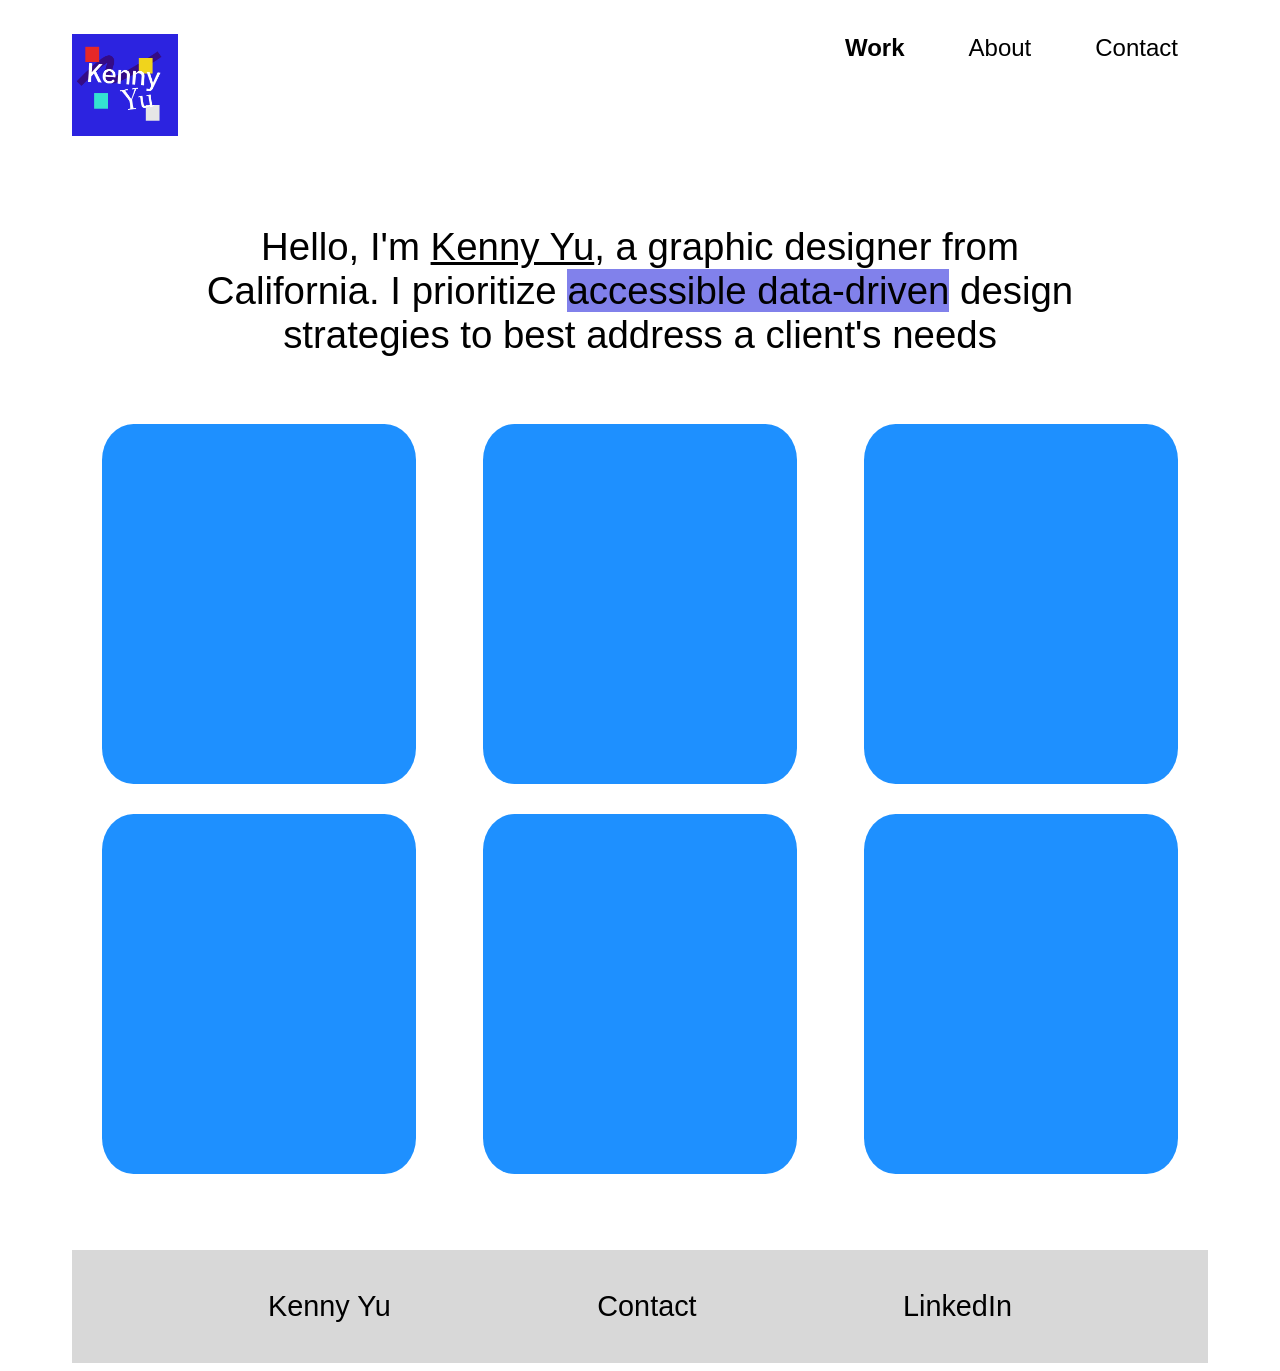
==== index.html @ 9df68d49 "first commit" ====
<!DOCTYPE html>
<html lang="en">
<head>
    <meta charset="UTF-8">
    <meta name="viewport" content="width=device-width, initial-scale=1.0">
    <title>HomePage</title>

    <script src="script.js" defer></script>
    <link href="styles.css" rel="stylesheet">
</head>
<body>
    <header>
        <div>
            <img src="images/logo.png" alt="logo">
        </div>
        <nav>
            <a href="index.html" class="bold">Work</a>
            <a href="about.html">About</a>
            <a href="#">Contact</a>
        </nav>
    </header>
    
    <div id="emphasis">
    <span class="highlight"></span>
    <h2 class="intro">Hello, I'm <span id="intro-name">Kenny Yu</span>, a graphic designer from California. I prioritize <span id="intro-traits">accessible data-driven</span> design strategies to best address a client's needs</h2>
    </div>
    <div class="grid">
        <a href="tinyFeast.html"><div class="box"><div class="overlay">
            <h2>Tiny Feast</h2>
            <h3>A comprehensive product design challenge</h3>
        </div></div></a>
        <a href="goPlaces.html"><div class="box"><div class="overlay">
            <h2>Go Places</h2>
            <h3>A proposal for a better transportation app</h3>
        </div></div></a>
        <a href="fellowship.html"><div class="box"><div class="overlay">
            <h2>Good Reads Redesign</h2>
            <h3>A 4 week long app improvement project</h3>
        </div></div></a>
        <a href="feather.html"><div class="box"><div class="overlay">
            <h2>Feather</h2>
            <h3>A 24-hour design sprint challenge</h3>
        </div></div></a>
        <a href="diabetes.html"><div class="box"><div class="overlay">
            <h2>Diabetes Graphics</h2>
            <h3>A set of graphics created for the UC Davis health website</h3>
        </div></div></a>
        <a href="cards.html"><div class="box"><div class="overlay">
            <h2>Cards</h2>
            <h3>A final project demonstrating HTML, CSS, and JSs</h3>
        </div></div></a>
    </div>

    <section class="footer">
        <a href="about.html">Kenny Yu</a>
        <a href="&#107;&#101;&#110;&#110;&#121;&#108;&#103;&#109;&#052;&#053;&#064;&#103;&#109;&#097;&#105;&#108;&#046;&#099;&#111;&#109;">Contact</a>
        <a href="https://www.linkedin.com/in/kenny-yu-82a29a240/">LinkedIn</a>
    </section>
</body>
</html>
---- styles.css ----
body{
    padding-left: 5%;
    padding-right: 5%;
}

p{
    font-family: arial;
    font-size: 1.5rem;
}

header{
    display: flex;
    flex-direction: row;
    justify-content: space-between;
    padding-top: 1em;
    margin-top: 2vh;
}

header div{
    display: flex;
    flex-direction: row;
    gap: 5%;
}

nav{
    font-size: 1em;
}

#intro-name{
    text-decoration: underline;
    transition: all 1s ease-in-out;
}

.expand{
    transform: scale(2);
    color: green;
}

#intro-traits{
    background-color: rgb(129, 129, 235);
}

.bold{
    font-weight: bold;
}

a{
    color: black;
    text-decoration: none;
    padding: 0.5em 1.25em;
    font-size: 1.5em;
    font-family:Arial, Helvetica, sans-serif;
    font-weight: normal;
}

header div div{
    height: 3em;
    padding-top: 7%;
}

header div h2{
    font-family:Arial, Helvetica, sans-serif;
    font-weight: normal;
    white-space: nowrap;
}

.intro{
    padding-left: 9%;
    padding-right: 9%;
    padding-top: 5%;
    padding-bottom: 2%;
    font-size: 3vw;
    font-family:Arial, Helvetica, sans-serif;
    font-weight: normal;
    text-align: center;
}


img{
    max-width: 100%;
    height: auto;
    display: block;
}

header div img{
    height: 8vw;
}


#content{
    display: grid;
    grid-template-columns: auto auto auto;
    gap: 2em;
    padding-bottom: 10%;
}

#content div{
    background-color: blue;
    height: 15em;
    max-width: 100%;
}

#about{
    padding-left: 25%;
    margin-right: 25%;
    margin-top: 10%;
    margin-bottom: 10%;
}

#about .row1 p{
    margin-left: 5%;
    margin-bottom: 0;
}

.portrait{
    width: 35%;
}

.row1{
    display: flex;
    flex-direction: row;
    align-items: flex-end;
}

.buttons{
    display: flex;
    justify-content: space-around;
    margin-top: 15%;
}

.button{
    background-color: rgb(189, 189, 189);
    padding-left: 5%;
    padding-right: 5%;
    padding-top: 3%;
    padding-bottom: 5%;
    border-radius: 20%;
    display: flex;
    gap: 10px;
    flex-direction: column;
    align-items: center;
}

.button p{
    margin: 0;
}

.proj_title{
    display: flex;
    justify-content: center;
    font-size: 5vw;
}

.hero{
    width: 100vw;
    height: auto;
}

.projInfo{
    margin-top: 10vw;
    margin-bottom: 10vw;
    display: flex;
    justify-content: space-evenly;
}

.projSections{
    display: flex;
    justify-content: center;
    margin-bottom: 5vw;
}

.projBodyText{
    
    padding-left: 15vw;
    padding-right: 15vw;
}

.clickLink{
    display: flex;
    justify-content: center;
    margin-top: 5vw;
    text-decoration: underline;
    color: blue;
}

#tinyFeastDivider{
    background-color: rgb(216, 216, 216);
    margin-top: 5vw;
    padding: 2vw;
}

#tinyFeastInSitu{
    margin-top: 5vw;
}

#upperSpace{
    margin: 5vw;
    margin-top: 15vw;
}

.takeAways{
    margin-top: 30vw;
}

.upButton{
    display: flex;
    justify-content: center;
    border-radius: 100px;
    margin-left: 30vw;
    margin-right: 30vw;
    margin-top: 20vw;
    padding: 2vw;
    font-size: 3vw;
    background-color: rgb(216, 216, 216);
}

.footer{
    display: flex;
    justify-content: space-evenly;
    padding: 2vw;
    font-size: 1.5vw;
    background-color: rgb(216, 216, 216);
}

.centered{
    margin: 0 auto;
    transform: scale(0.9);
}


  /* White sliding panel */
  .overlay {
    position: absolute;
    left: 0;
    bottom: 0;
    width: 100%;
    height: 100%;
    background: white;

    /* Start hidden below */
    transform: translateY(100%);
    transition: transform 0.8s ease;
  }

  /* Hover effect */
  .box:hover .overlay {
    transform: translateY(0);
  }

@media (min-width: 1200px){
    .projInfo{
        font-size: 1.5vw;
    }
    .projBodyText{
        font-size: 1.5vw;
    }
    .grid {
        display: grid;
        grid-template-columns: repeat(3, 1fr);
        gap: 0.5vw;
        margin-bottom: 5vw;
    }

    /* Blue boxes */
    .box {
        position: relative;
        background: #1e90ff;
        width: 100%;
        height: 40vh; /* shorter height = wider than tall */
        overflow: hidden;
        border-radius: 10%;
    }

    h3{
        font-size: 1em;
    }
    h2{
        font-size: 2em;
    }
}   

@media screen and (min-width: 700px) and (max-width: 1200px){
    .projInfo{
        font-size: 2vw;
    }
    .grid {
        display: grid;
        grid-template-columns: repeat(2, 1fr);
        margin-bottom: 5vw;
    }

    /* Blue boxes */
    .box {
        position: relative;
        background: #1e90ff;
        width: 80%;
        height: 30vh; /* shorter height = wider than tall */
        overflow: hidden;
        border-radius: 10%;
    }
}

@media (max-width: 700px){
    .projInfo{
        font-size: 2vw;
    }
    .grid {
        display: grid;
        grid-template-columns: repeat(1, 1fr);
        margin-bottom: 5vw;
        justify-items: center;
    }

    /* Blue boxes */
    .box {
        position: relative;
        background: #1e90ff;
        width: 50vw;
        height: 40vh; /* shorter height = wider than tall */
        overflow: hidden;
        border-radius: 10%;
    }
}
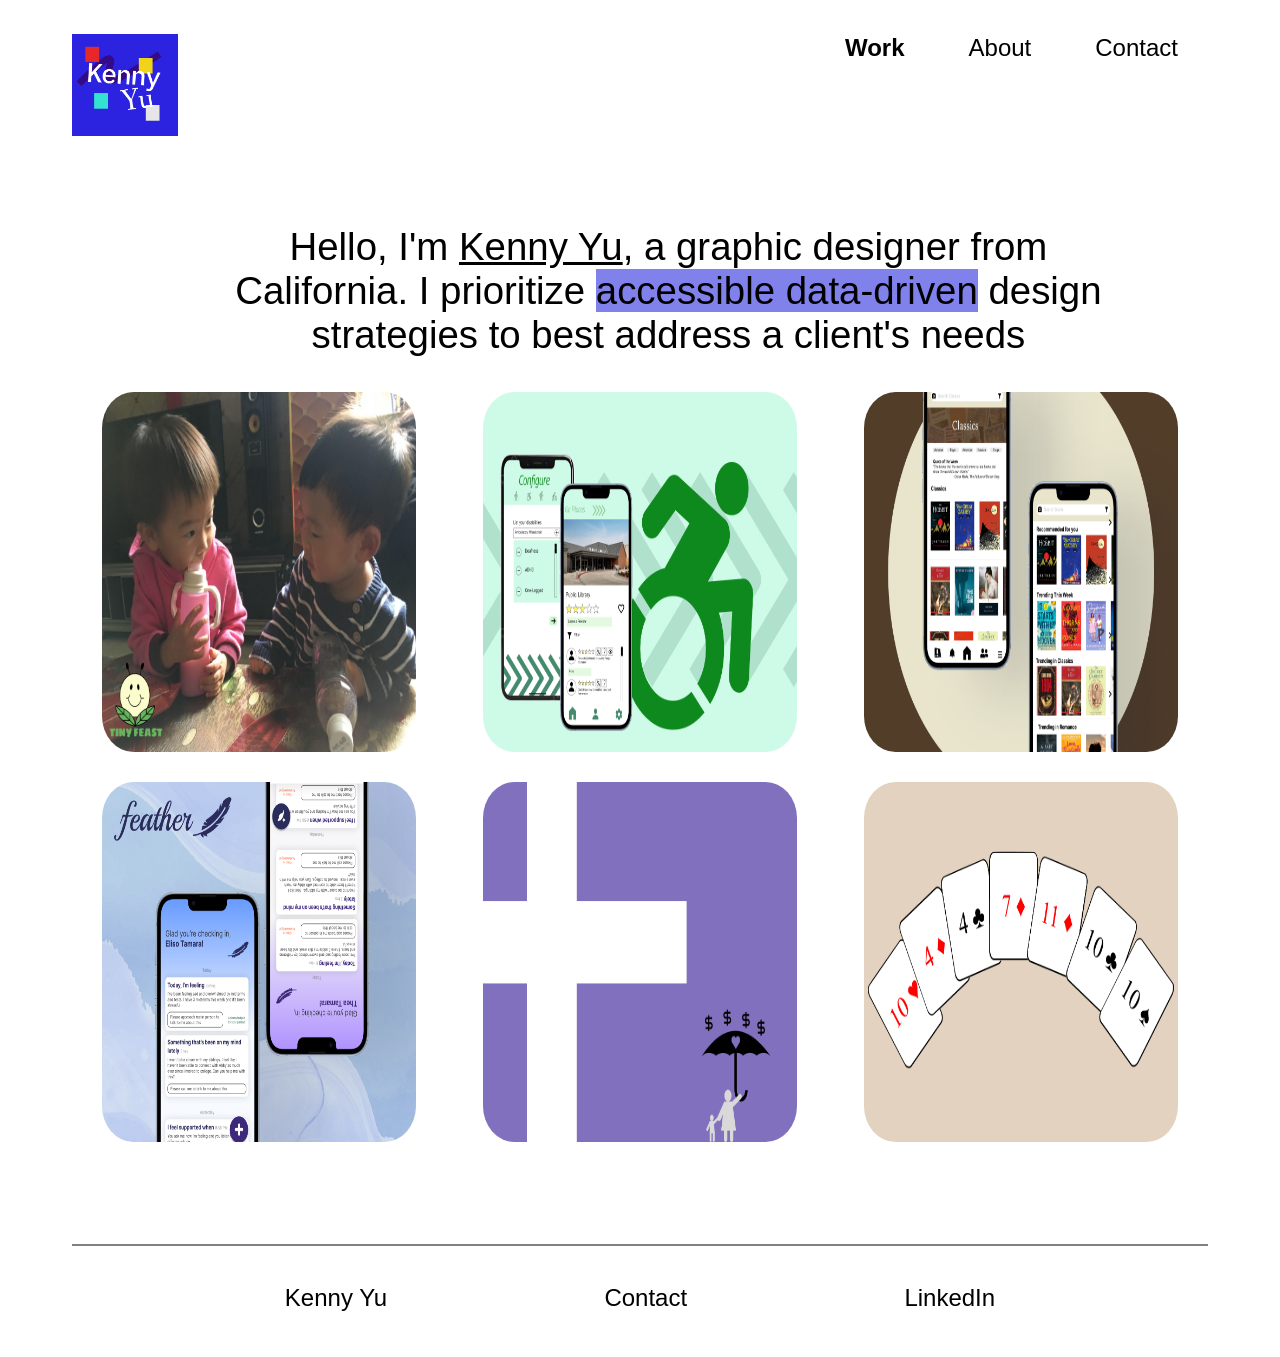
==== commit 2bf18e9f: "added thumbnails to homepage, updating links" ====
--- a/index.html
+++ b/index.html
@@ -11,12 +11,12 @@
 <body>
     <header>
         <div>
-            <img src="images/logo.png" alt="logo">
+            <img src="images/home/logo.png" alt="logo">
         </div>
-        <nav>
+        <nav class="aboveScreen navigation">
             <a href="index.html" class="bold">Work</a>
             <a href="about.html">About</a>
-            <a href="#">Contact</a>
+            <a href="&#109;&#97;&#105;&#108;&#116;&#111;&#58;&#107;&#101;&#110;&#110;&#121;&#108;&#103;&#109;&#52;&#53;&#64;&#103;&#109;&#97;&#105;&#108;&#46;&#99;&#111;&#109;">Contact</a>
         </nav>
     </header>
     
@@ -24,36 +24,92 @@
     <span class="highlight"></span>
     <h2 class="intro">Hello, I'm <span id="intro-name">Kenny Yu</span>, a graphic designer from California. I prioritize <span id="intro-traits">accessible data-driven</span> design strategies to best address a client's needs</h2>
     </div>
+    <img src="images/hambuger.png" alt="hamburger icon" id="hamburger" class="mobile_only">
     <div class="grid">
-        <a href="tinyFeast.html"><div class="box"><div class="overlay">
+        <div class="mobile_only">
             <h2>Tiny Feast</h2>
             <h3>A comprehensive product design challenge</h3>
-        </div></div></a>
-        <a href="goPlaces.html"><div class="box"><div class="overlay">
+        </div>
+        <a href="tinyFeast.html">
+            <div class="box">
+                <img src="images/home/tinyFeast_thumbnail.png" alt="tiny feast thumbnail" class="background_img">
+                <div class="overlay">
+                    <h2>Tiny Feast</h2>
+                    <h3>A comprehensive product design challenge</h3>
+                </div>
+            </div>
+        </a>
+        <div class="mobile_only">
             <h2>Go Places</h2>
             <h3>A proposal for a better transportation app</h3>
-        </div></div></a>
-        <a href="fellowship.html"><div class="box"><div class="overlay">
+        </div>
+        <a href="goPlaces.html">
+            <div class="box">
+                <img src="images/home/goPlaces_thumbnail.png" alt="go places thumbnail" class="background_img">
+                <div class="overlay">
+                    <h2>Go Places</h2>
+                    <h3>A proposal for a better</br> transportation app</h3>
+                </div>
+            </div>
+        </a>
+        <div class="mobile_only">
             <h2>Good Reads Redesign</h2>
             <h3>A 4 week long app improvement project</h3>
-        </div></div></a>
-        <a href="feather.html"><div class="box"><div class="overlay">
+        </div>
+        <a href="fellowship.html">
+            <div class="box">
+                <img src="images/home/fellowship_thumbnail.png" alt="fellowship thumbnail" class="background_img">
+                <div class="overlay">
+                    <h2>Good Reads Redesign</h2>
+                    <h3>A 4 week long app improvement project</h3>
+                </div>
+            </div>
+        </a>
+        <div class="mobile_only">
             <h2>Feather</h2>
             <h3>A 24-hour design sprint challenge</h3>
-        </div></div></a>
-        <a href="diabetes.html"><div class="box"><div class="overlay">
+        </div>
+        <a href="feather.html">
+            <div class="box">
+                <img src="images/home/feather_thumbnail.png" alt="feather thumbnail" class="background_img">
+                <div class="overlay">
+                    <h2>Feather</h2>
+                    <h3>A 24-hour design sprint challenge</h3>
+                </div>
+            </div>
+        </a>
+        <div class="mobile_only">
             <h2>Diabetes Graphics</h2>
             <h3>A set of graphics created for the UC Davis health website</h3>
-        </div></div></a>
-        <a href="cards.html"><div class="box"><div class="overlay">
+        </div>
+        <a href="diabetes.html">
+            <div class="box">
+                <img src="images/home/diabetes_thumbnail.png" alt="diabetes graphics thumbnail" class="background_img">
+                <div class="overlay">
+                    <h2>Diabetes Graphics</h2>
+                    <h3>A set of graphics created for the UC Davis health website</h3>
+                </div>
+            </div>
+        </a>
+        <div class="mobile_only">
             <h2>Cards</h2>
             <h3>A final project demonstrating HTML, CSS, and JSs</h3>
-        </div></div></a>
+        </div>
+        <a href="cards.html">
+            <div class="box">
+                <img src="images/home/cards_thumbnail.png" alt="cards thumbnail" class="background_img">
+                    <div class="overlay">
+                    <h2>Cards</h2>
+                    <h3>A final project demonstrating HTML, CSS, and JSs</h3>
+                </div>
+            </div>
+        </a>
     </div>
+    
 
     <section class="footer">
         <a href="about.html">Kenny Yu</a>
-        <a href="&#107;&#101;&#110;&#110;&#121;&#108;&#103;&#109;&#052;&#053;&#064;&#103;&#109;&#097;&#105;&#108;&#046;&#099;&#111;&#109;">Contact</a>
+        <a href="&#109;&#97;&#105;&#108;&#116;&#111;&#58;&#107;&#101;&#110;&#110;&#121;&#108;&#103;&#109;&#52;&#53;&#64;&#103;&#109;&#97;&#105;&#108;&#46;&#99;&#111;&#109;">Contact</a>
         <a href="https://www.linkedin.com/in/kenny-yu-82a29a240/">LinkedIn</a>
     </section>
 </body>
--- a/styles.css
+++ b/styles.css
@@ -1,3 +1,7 @@
+html {
+  scroll-behavior: smooth;
+}
+
 body{
     padding-left: 5%;
     padding-right: 5%;
@@ -107,13 +111,16 @@
     margin-bottom: 10%;
 }
 
-#about .row1 p{
+#about .row1 p, h2{
     margin-left: 5%;
     margin-bottom: 0;
 }
 
 .portrait{
-    width: 35%;
+    width: 50%;
+    height: 100%;
+    align-items: flex-start;
+    margin-right: 3%;
 }
 
 .row1{
@@ -124,24 +131,17 @@
 
 .buttons{
     display: flex;
-    justify-content: space-around;
-    margin-top: 15%;
-}
-
-.button{
-    background-color: rgb(189, 189, 189);
-    padding-left: 5%;
-    padding-right: 5%;
-    padding-top: 3%;
-    padding-bottom: 5%;
-    border-radius: 20%;
-    display: flex;
-    gap: 10px;
-    flex-direction: column;
-    align-items: center;
+    align-items: flex-start;
+    justify-content: flex-start;
 }
 
 .button p{
+    margin: 0;
+}
+
+.buttons img{
+    height: 10%;
+    width: 50px;
     margin: 0;
 }
 
@@ -154,19 +154,29 @@
 .hero{
     width: 100vw;
     height: auto;
+    margin-top: 20vh;
 }
 
 .projInfo{
     margin-top: 10vw;
     margin-bottom: 10vw;
-    display: flex;
-    justify-content: space-evenly;
+    display: grid;
+    grid-template-columns: auto auto auto;
+    padding: 10px;
+    font-size: 1.5em;
+    margin-left: 20%;
+}
+
+.projInfo h2{
+    margin: 0;
+    font-size: 1.5em;
 }
 
 .projSections{
     display: flex;
     justify-content: center;
     margin-bottom: 5vw;
+    text-align: center;
 }
 
 .projBodyText{
@@ -185,7 +195,7 @@
 
 #tinyFeastDivider{
     background-color: rgb(216, 216, 216);
-    margin-top: 5vw;
+    margin-top: 15vh;
     padding: 2vw;
 }
 
@@ -193,7 +203,7 @@
     margin-top: 5vw;
 }
 
-#upperSpace{
+.upperSpace{
     margin: 5vw;
     margin-top: 15vw;
 }
@@ -209,8 +219,8 @@
     margin-left: 30vw;
     margin-right: 30vw;
     margin-top: 20vw;
-    padding: 2vw;
-    font-size: 3vw;
+    padding: 1vw;
+    font-size: 2vw;
     background-color: rgb(216, 216, 216);
 }
 
@@ -218,8 +228,9 @@
     display: flex;
     justify-content: space-evenly;
     padding: 2vw;
-    font-size: 1.5vw;
-    background-color: rgb(216, 216, 216);
+    font-size: 1em;
+    border-top: 2px solid gray;
+    margin-top: 10vh;
 }
 
 .centered{
@@ -228,24 +239,56 @@
 }
 
 
-  /* White sliding panel */
-  .overlay {
+/* White sliding panel */
+.overlay {
     position: absolute;
     left: 0;
     bottom: 0;
-    width: 100%;
+    width: 95%;
     height: 100%;
     background: white;
-
+    opacity: 85%;
+    padding-left: 30px;
+    padding-right: 100px;
     /* Start hidden below */
     transform: translateY(100%);
     transition: transform 0.8s ease;
-  }
-
-  /* Hover effect */
-  .box:hover .overlay {
+}
+
+/* Hover effect */
+.box:hover .overlay {
     transform: translateY(0);
-  }
+}
+
+.background_img{
+    height: 100%;
+    width: 100%;
+}
+
+.mobile_only{
+    display: none;
+    text-align: center;
+}
+
+.mobile_only h2{
+    font-size: 2.5em;
+    margin-top: 20%;
+}
+
+.mobile_only h3{
+    font-size: 1.5em;
+}
+
+#hamburger{
+    scale: 0.4;
+    position: absolute;
+    top: 0;
+    right: 0;
+}
+
+a:hover{
+    text-decoration: underline;
+}
 
 @media (min-width: 1200px){
     .projInfo{
@@ -298,9 +341,16 @@
         overflow: hidden;
         border-radius: 10%;
     }
+    .grid a h2{
+        font-size: 1em;
+    }
+    .grid a h3{
+        font-size: 0.7em;
+    }
 }
 
 @media (max-width: 700px){
+    /* Home Page Styling */
     .projInfo{
         font-size: 2vw;
     }
@@ -320,8 +370,46 @@
         overflow: hidden;
         border-radius: 10%;
     }
-}
-
-
-
-
+    header div img{
+        scale: 2;
+        margin: 10px;
+    }
+    .intro{
+        font-size: 2em;
+    }
+    .navigation{
+        display: flex;
+        flex-direction: column;
+        transform: translateY(50px);
+        margin-left: 100px;
+        transition: all 1s ease-in-out;
+        text-align: right;
+    }
+    .aboveScreen{
+        transform: translateY(-200px);
+    }
+    .mobile_only{
+        display: block;
+    }
+    .row1{
+        display: block;
+    }
+
+    /* About styling */
+    .portrait{
+        width: 100%;
+    }
+    .buttons{
+        display: block;
+    }
+    .button{
+        margin-top: 10%;
+    }
+    .footer{
+        font-size: 1em;
+    }
+}
+
+
+
+
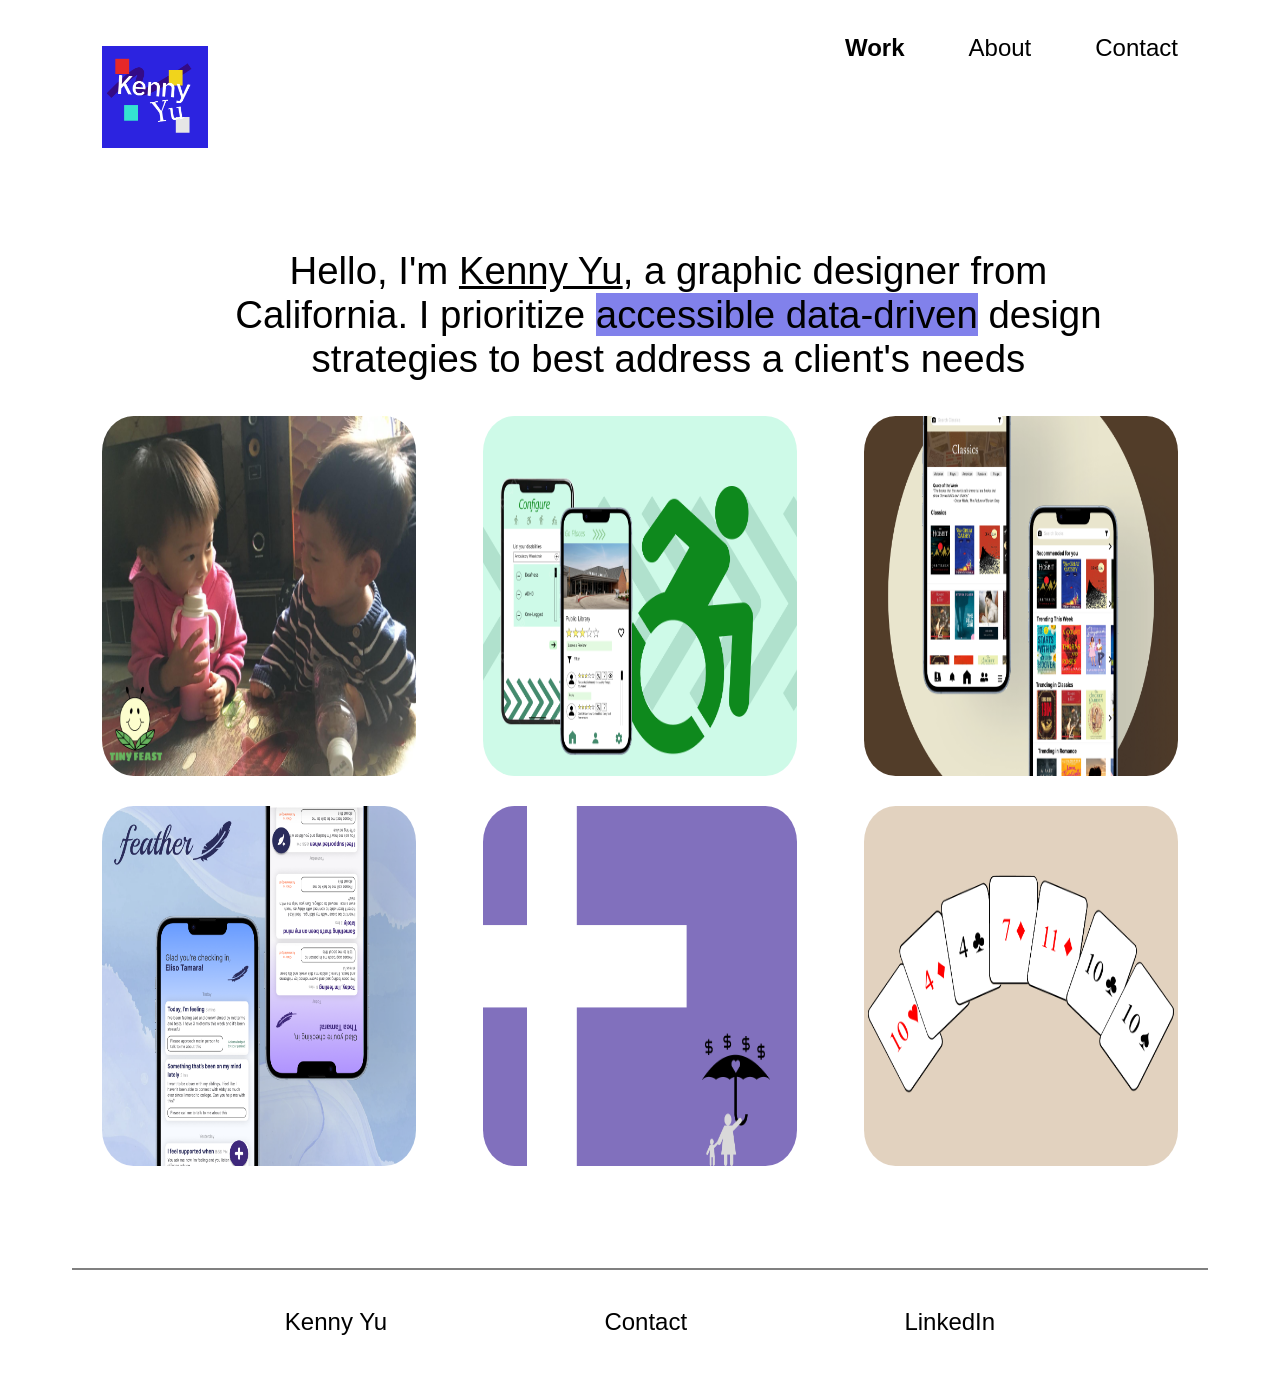
==== commit 486fc569: "fixed links" ====
--- a/index.html
+++ b/index.html
@@ -7,11 +7,15 @@
 
     <script src="script.js" defer></script>
     <link href="styles.css" rel="stylesheet">
+
+    <!-- redeploy -->
 </head>
 <body>
     <header>
         <div>
-            <img src="images/home/logo.png" alt="logo">
+            <a href="about.html">
+                <img src="images/home/logo.png" alt="logo">
+            </a>
         </div>
         <nav class="aboveScreen navigation">
             <a href="index.html" class="bold">Work</a>
@@ -113,4 +117,4 @@
         <a href="https://www.linkedin.com/in/kenny-yu-82a29a240/">LinkedIn</a>
     </section>
 </body>
-</html>+</html>
--- a/styles.css
+++ b/styles.css
@@ -169,7 +169,13 @@
 
 .projInfo h2{
     margin: 0;
-    font-size: 1.5em;
+    font-size: 1.35em;
+    font-weight: lighter;
+}
+
+.projInfo h3{
+    font-family:Arial, Helvetica, sans-serif;
+    font-weight: normal;
 }
 
 .projSections{
@@ -180,7 +186,6 @@
 }
 
 .projBodyText{
-    
     padding-left: 15vw;
     padding-right: 15vw;
 }
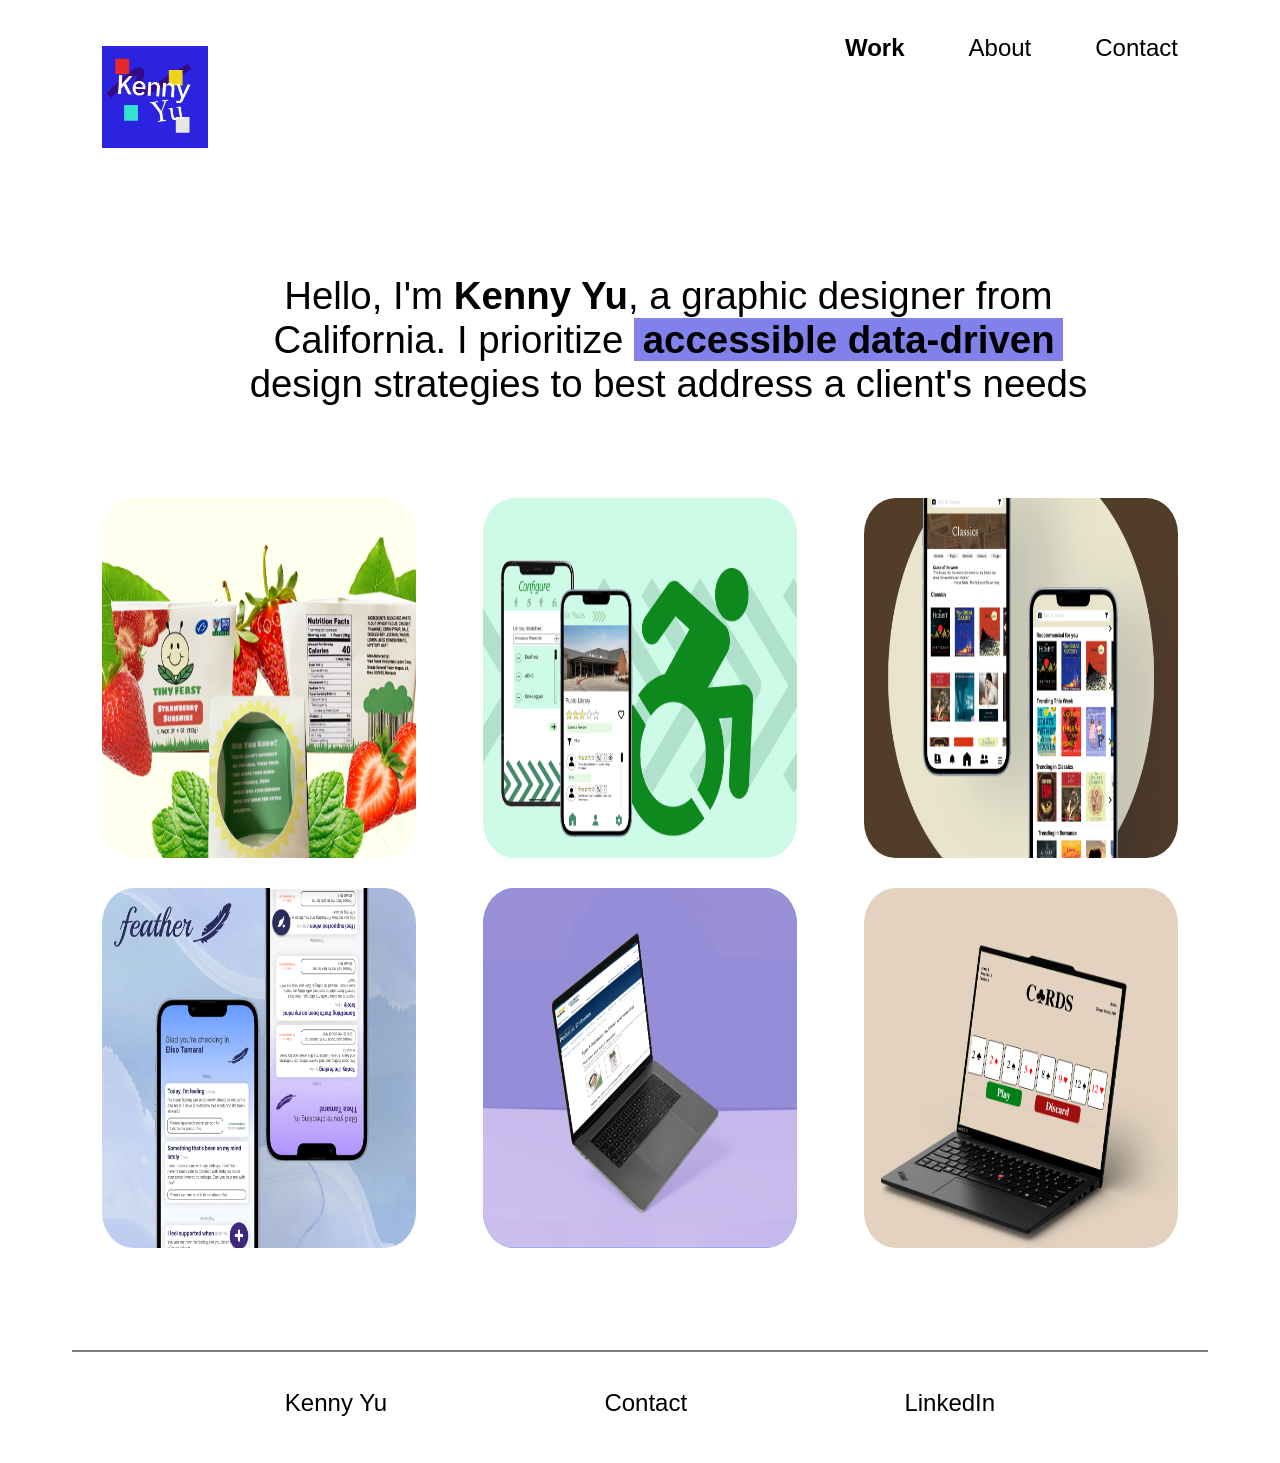
==== commit 3b0e8e4a: "edited thumbnails and proportions around the homepage" ====
--- a/index.html
+++ b/index.html
@@ -28,7 +28,7 @@
     <span class="highlight"></span>
     <h2 class="intro">Hello, I'm <span id="intro-name">Kenny Yu</span>, a graphic designer from California. I prioritize <span id="intro-traits">accessible data-driven</span> design strategies to best address a client's needs</h2>
     </div>
-    <img src="images/hambuger.png" alt="hamburger icon" id="hamburger" class="mobile_only">
+    <img src="images/home/hambuger.png" alt="hamburger icon" id="hamburger" class="mobile_only">
     <div class="grid">
         <div class="mobile_only">
             <h2>Tiny Feast</h2>
--- a/styles.css
+++ b/styles.css
@@ -31,17 +31,26 @@
 }
 
 #intro-name{
-    text-decoration: underline;
     transition: all 1s ease-in-out;
-}
-
-.expand{
+    font-weight: bold;
+    display: inline-block;
+    background-color: white;
+}
+
+#intro-name:hover{
     transform: scale(2);
-    color: green;
 }
 
 #intro-traits{
+    transition: all 1s ease-in-out;
+    font-weight: bold;
+    padding-left: 1%;
+    padding-right: 1%;
     background-color: rgb(129, 129, 235);
+}
+
+#intro-traits:hover{
+    background-color: green;
 }
 
 .bold{
@@ -71,7 +80,7 @@
 .intro{
     padding-left: 9%;
     padding-right: 9%;
-    padding-top: 5%;
+    padding-top: 10%;
     padding-bottom: 2%;
     font-size: 3vw;
     font-family:Arial, Helvetica, sans-serif;
@@ -113,7 +122,8 @@
 
 #about .row1 p, h2{
     margin-left: 5%;
-    margin-bottom: 0;
+    margin-bottom: 5%;
+    margin-top: 0;
 }
 
 .portrait{
@@ -126,7 +136,7 @@
 .row1{
     display: flex;
     flex-direction: row;
-    align-items: flex-end;
+    align-items: flex-start;
 }
 
 .buttons{
@@ -252,9 +262,10 @@
     width: 95%;
     height: 100%;
     background: white;
-    opacity: 85%;
+    opacity: 95%;
     padding-left: 30px;
     padding-right: 100px;
+    padding-top: 20px;
     /* Start hidden below */
     transform: translateY(100%);
     transition: transform 0.8s ease;
@@ -262,7 +273,7 @@
 
 /* Hover effect */
 .box:hover .overlay {
-    transform: translateY(0);
+    transform: translateY(20px);
 }
 
 .background_img{
